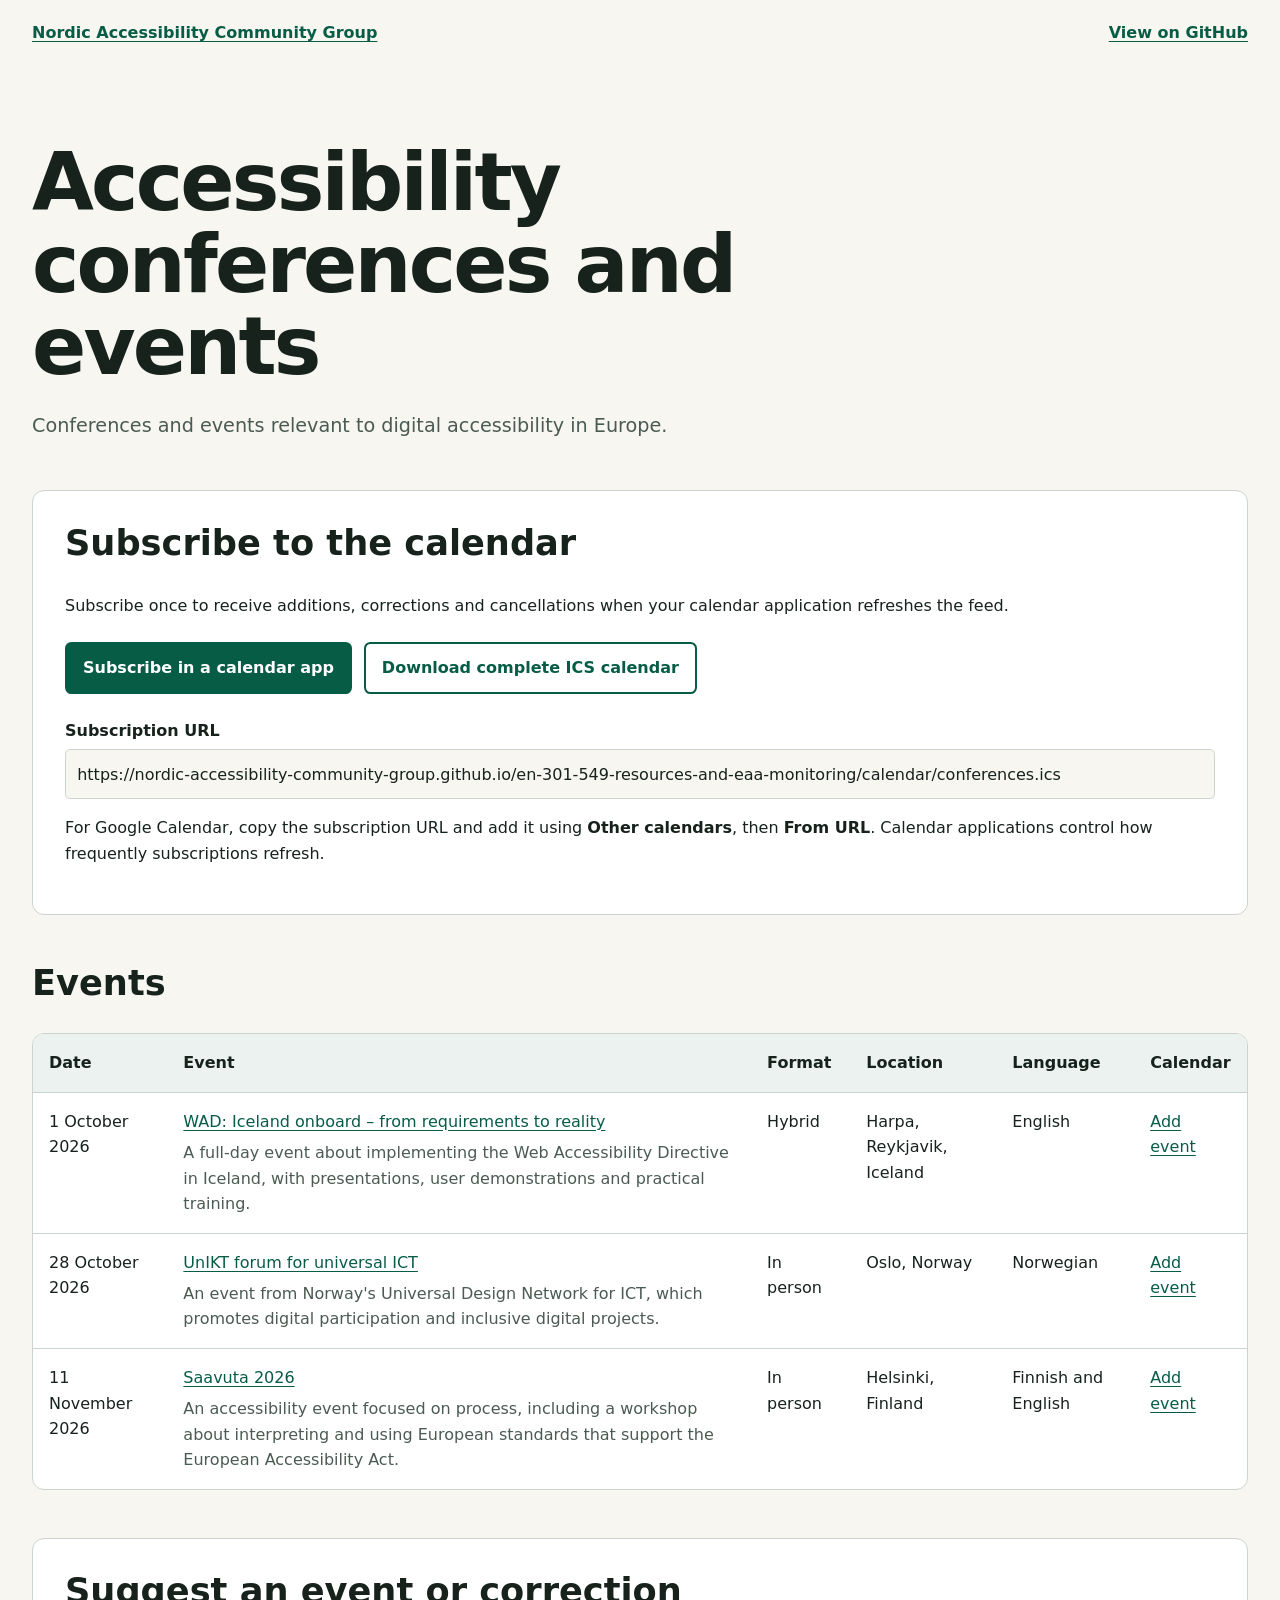
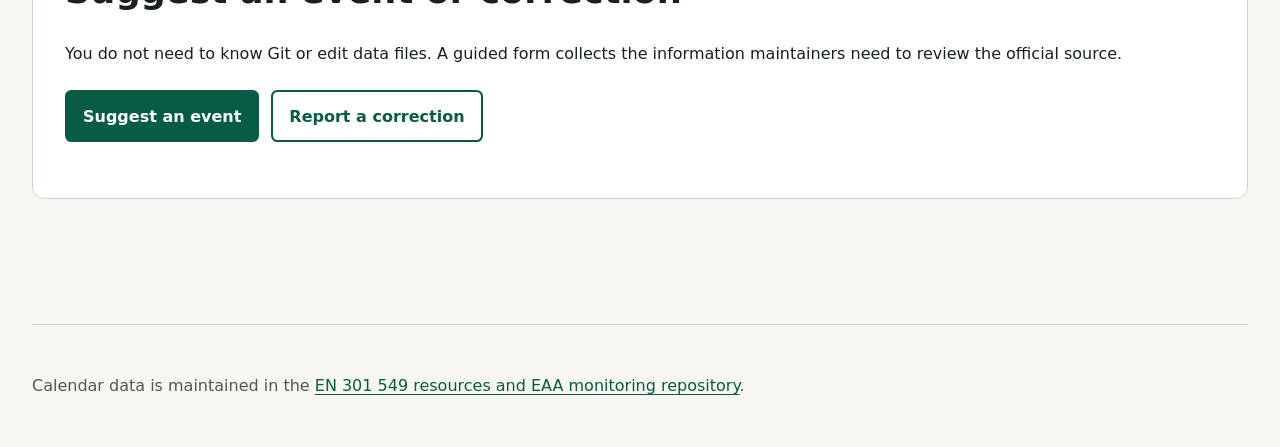
==== calendar/index.html @ 383cbce6 "Add conference calendar proof of concept" ====
<!doctype html>
<html lang="en">
<head>
  <meta charset="utf-8">
  <meta name="viewport" content="width=device-width, initial-scale=1">
  <meta name="description" content="Conferences and events relevant to digital accessibility in Europe.">
  <title>Nordic accessibility conferences and events</title>
  <style>
    :root {
      color-scheme: light dark;
      --background: #f7f6f1;
      --surface: #ffffff;
      --text: #17221d;
      --muted: #4b5b53;
      --accent: #075c46;
      --accent-hover: #043f30;
      --border: #cbd4cf;
      --focus: #ffbf47;
      --radius: 0.75rem;
    }

    * { box-sizing: border-box; }

    body {
      margin: 0;
      background: var(--background);
      color: var(--text);
      font-family: ui-sans-serif, system-ui, -apple-system, BlinkMacSystemFont, "Segoe UI", sans-serif;
      font-size: 1rem;
      line-height: 1.6;
    }

    a { color: var(--accent); text-underline-offset: 0.18em; }
    a:hover { color: var(--accent-hover); }
    a:focus-visible, input:focus-visible { outline: 0.25rem solid var(--focus); outline-offset: 0.2rem; }

    header, main, footer { width: min(76rem, calc(100% - 2rem)); margin-inline: auto; }

    header {
      display: flex;
      justify-content: space-between;
      align-items: center;
      gap: 1rem;
      padding-block: 1.25rem;
    }

    header a { font-weight: 700; }

    main { padding-block: clamp(2rem, 6vw, 5rem); }
    h1 { max-width: 18ch; margin: 0; font-size: clamp(2.4rem, 7vw, 5rem); line-height: 1.02; letter-spacing: -0.035em; }
    h2 { margin-top: 0; font-size: clamp(1.6rem, 4vw, 2.2rem); line-height: 1.15; }
    .intro { max-width: 48rem; margin: 1.5rem 0 3rem; color: var(--muted); font-size: 1.2rem; }

    section { margin-block: 3rem; }
    .panel { padding: clamp(1.25rem, 4vw, 2rem); border: 1px solid var(--border); border-radius: var(--radius); background: var(--surface); }
    .actions { display: flex; flex-wrap: wrap; gap: 0.75rem; margin-block: 1.5rem; }
    .button {
      display: inline-block;
      padding: 0.7rem 1rem;
      border: 2px solid var(--accent);
      border-radius: 0.4rem;
      font-weight: 700;
      text-decoration: none;
    }
    .button.primary { background: var(--accent); color: #ffffff; }
    .button.primary:hover { background: var(--accent-hover); border-color: var(--accent-hover); color: #ffffff; }

    label { display: block; margin-bottom: 0.35rem; font-weight: 700; }
    input {
      width: 100%;
      padding: 0.7rem;
      border: 1px solid var(--border);
      border-radius: 0.3rem;
      background: var(--background);
      color: var(--text);
      font: inherit;
    }

    .table-wrap { overflow-x: auto; border: 1px solid var(--border); border-radius: var(--radius); background: var(--surface); }
    table { width: 100%; border-collapse: collapse; }
    th, td { padding: 1rem; border-bottom: 1px solid var(--border); text-align: left; vertical-align: top; }
    th { background: color-mix(in srgb, var(--surface), var(--accent) 8%); }
    td p { min-width: 18rem; margin: 0.35rem 0 0; color: var(--muted); }
    tr:last-child td { border-bottom: 0; }
    .status { display: inline-block; margin-left: 0.35rem; font-size: 0.9rem; font-weight: 700; }

    footer { padding-block: 2rem; border-top: 1px solid var(--border); color: var(--muted); }

    @media (max-width: 40rem) {
      header { align-items: flex-start; flex-direction: column; }
    }

    @media (prefers-color-scheme: dark) {
      :root {
        --background: #111814;
        --surface: #18231d;
        --text: #f2f6f3;
        --muted: #c2cec7;
        --accent: #7ee0bd;
        --accent-hover: #a3efd3;
        --border: #42564b;
      }
      .button.primary { color: #102019; }
      .button.primary:hover { color: #102019; }
    }
  </style>
</head>
<body>
  <header>
    <a href="https://github.com/Nordic-Accessibility-Community-Group/en-301-549-resources-and-eaa-monitoring">Nordic Accessibility Community Group</a>
    <a href="https://github.com/Nordic-Accessibility-Community-Group/en-301-549-resources-and-eaa-monitoring/blob/main/conferences.md">View on GitHub</a>
  </header>
  <main>
    <h1>Accessibility conferences and events</h1>
    <p class="intro">Conferences and events relevant to digital accessibility in Europe.</p>

    <section class="panel" aria-labelledby="subscribe-heading">
      <h2 id="subscribe-heading">Subscribe to the calendar</h2>
      <p>Subscribe once to receive additions, corrections and cancellations when your calendar application refreshes the feed.</p>
      <div class="actions">
        <a class="button primary" href="webcal://nordic-accessibility-community-group.github.io/en-301-549-resources-and-eaa-monitoring/calendar/conferences.ics">Subscribe in a calendar app</a>
        <a class="button" href="https://nordic-accessibility-community-group.github.io/en-301-549-resources-and-eaa-monitoring/calendar/conferences.ics" download>Download complete ICS calendar</a>
      </div>
      <label for="subscription-url">Subscription URL</label>
      <input id="subscription-url" type="url" readonly value="https://nordic-accessibility-community-group.github.io/en-301-549-resources-and-eaa-monitoring/calendar/conferences.ics" onclick="this.select()">
      <p>For Google Calendar, copy the subscription URL and add it using <strong>Other calendars</strong>, then <strong>From URL</strong>. Calendar applications control how frequently subscriptions refresh.</p>
    </section>

    <section aria-labelledby="events-heading">
      <h2 id="events-heading">Events</h2>
      <div class="table-wrap" tabindex="0" role="region" aria-label="Scrollable conference table">
        <table>
          <thead>
            <tr>
              <th scope="col">Date</th>
              <th scope="col">Event</th>
              <th scope="col">Format</th>
              <th scope="col">Location</th>
              <th scope="col">Language</th>
              <th scope="col">Calendar</th>
            </tr>
          </thead>
          <tbody>
          <tr>
            <td><time datetime="2026-10-01">1 October 2026</time></td>
            <td>
              <a href="https://iaap-nordic.org/en/whats-up/">WAD: Iceland onboard – from requirements to reality</a>
              <p>A full-day event about implementing the Web Accessibility Directive in Iceland, with presentations, user demonstrations and practical training.</p>
            </td>
            <td>Hybrid</td>
            <td>Harpa, Reykjavik, Iceland</td>
            <td>English</td>
            <td><a href="events/wad-iceland-onboard-2026.ics">Add event</a></td>
          </tr>
          <tr>
            <td><time datetime="2026-10-28">28 October 2026</time></td>
            <td>
              <a href="https://iaap-nordic.org/en/whats-up/">UnIKT forum for universal ICT</a>
              <p>An event from Norway&#x27;s Universal Design Network for ICT, which promotes digital participation and inclusive digital projects.</p>
            </td>
            <td>In person</td>
            <td>Oslo, Norway</td>
            <td>Norwegian</td>
            <td><a href="events/unikt-forum-oslo-2026.ics">Add event</a></td>
          </tr>
          <tr>
            <td><time datetime="2026-11-11">11 November 2026</time></td>
            <td>
              <a href="https://iaap-nordic.org/en/whats-up/">Saavuta 2026</a>
              <p>An accessibility event focused on process, including a workshop about interpreting and using European standards that support the European Accessibility Act.</p>
            </td>
            <td>In person</td>
            <td>Helsinki, Finland</td>
            <td>Finnish and English</td>
            <td><a href="events/saavuta-helsinki-2026.ics">Add event</a></td>
          </tr>
          </tbody>
        </table>
      </div>
    </section>

    <section class="panel" aria-labelledby="suggest-heading">
      <h2 id="suggest-heading">Suggest an event or correction</h2>
      <p>You do not need to know Git or edit data files. A guided form collects the information maintainers need to review the official source.</p>
      <div class="actions">
        <a class="button primary" href="https://github.com/Nordic-Accessibility-Community-Group/en-301-549-resources-and-eaa-monitoring/issues/new?template=conference-addition.yml">Suggest an event</a>
        <a class="button" href="https://github.com/Nordic-Accessibility-Community-Group/en-301-549-resources-and-eaa-monitoring/issues/new?template=conference-correction.yml">Report a correction</a>
      </div>
    </section>
  </main>
  <footer>
    <p>Calendar data is maintained in the <a href="https://github.com/Nordic-Accessibility-Community-Group/en-301-549-resources-and-eaa-monitoring">EN 301 549 resources and EAA monitoring repository</a>.</p>
  </footer>
</body>
</html>
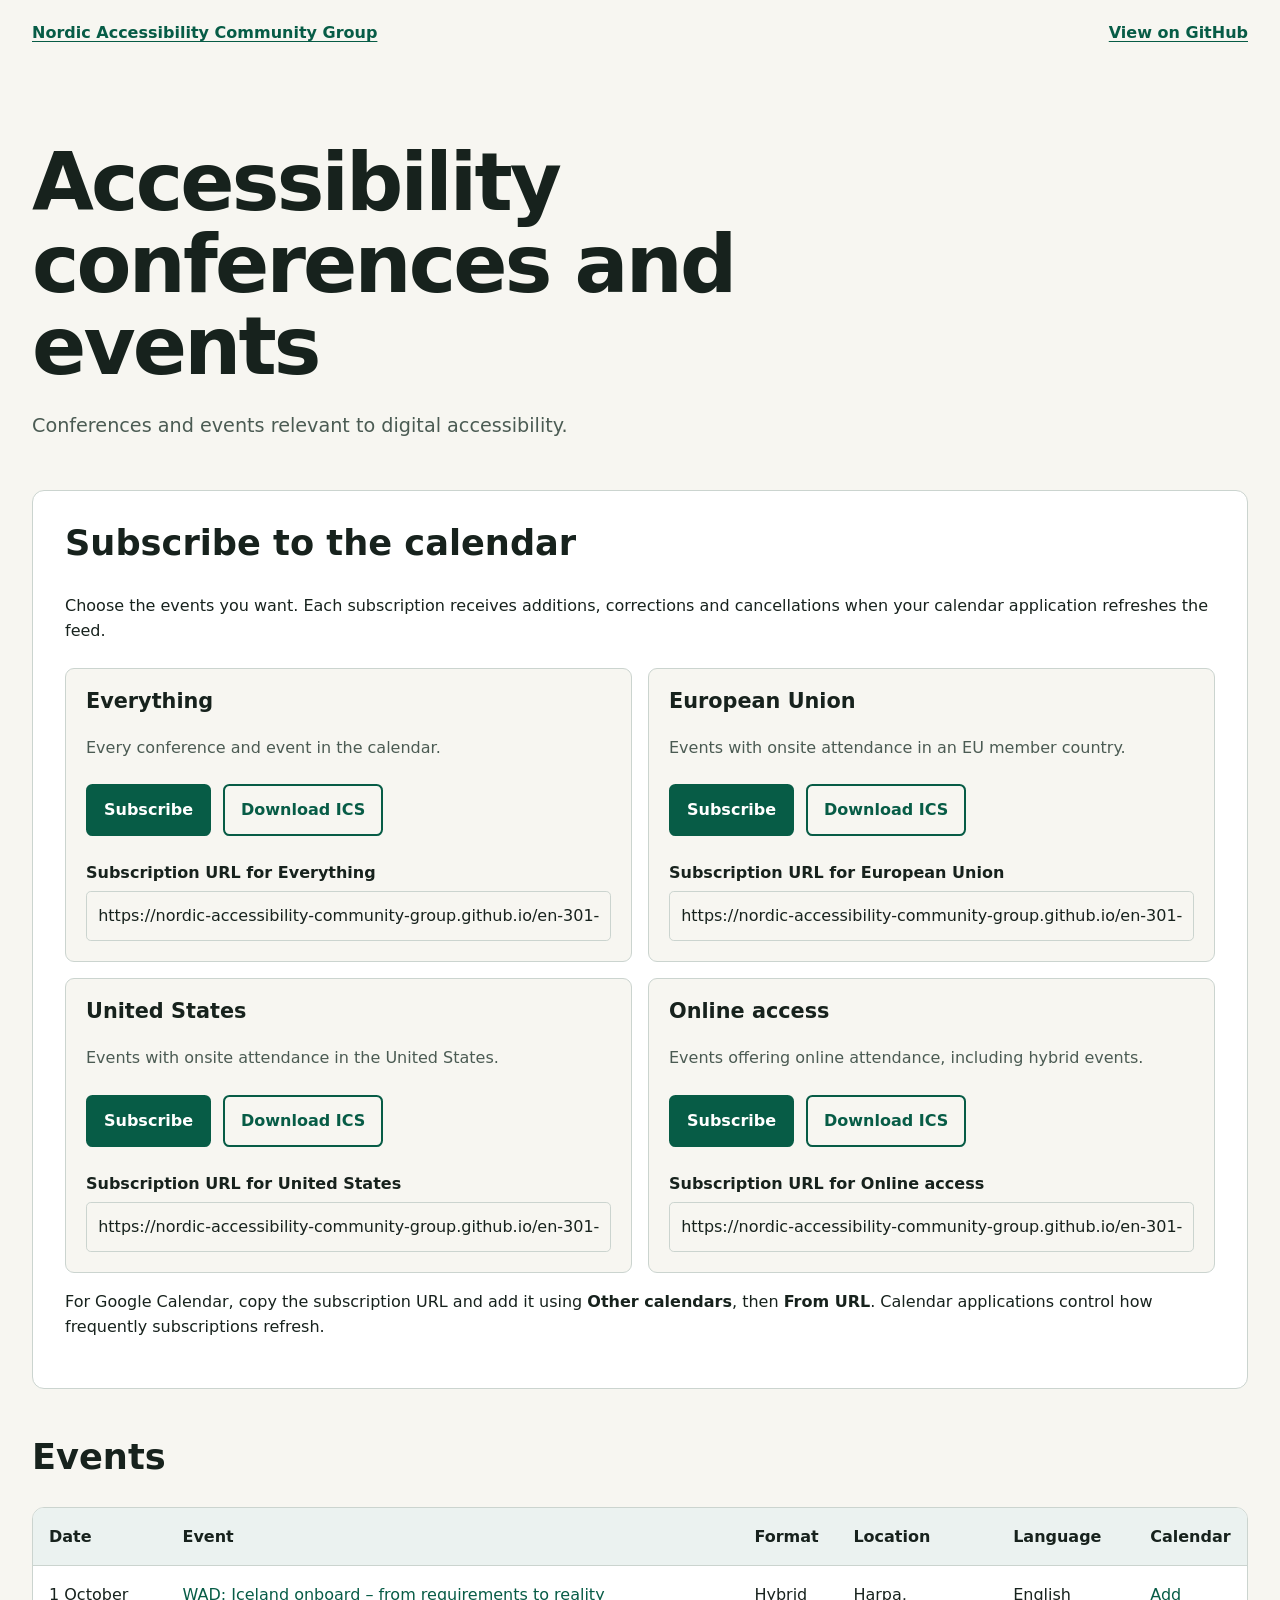
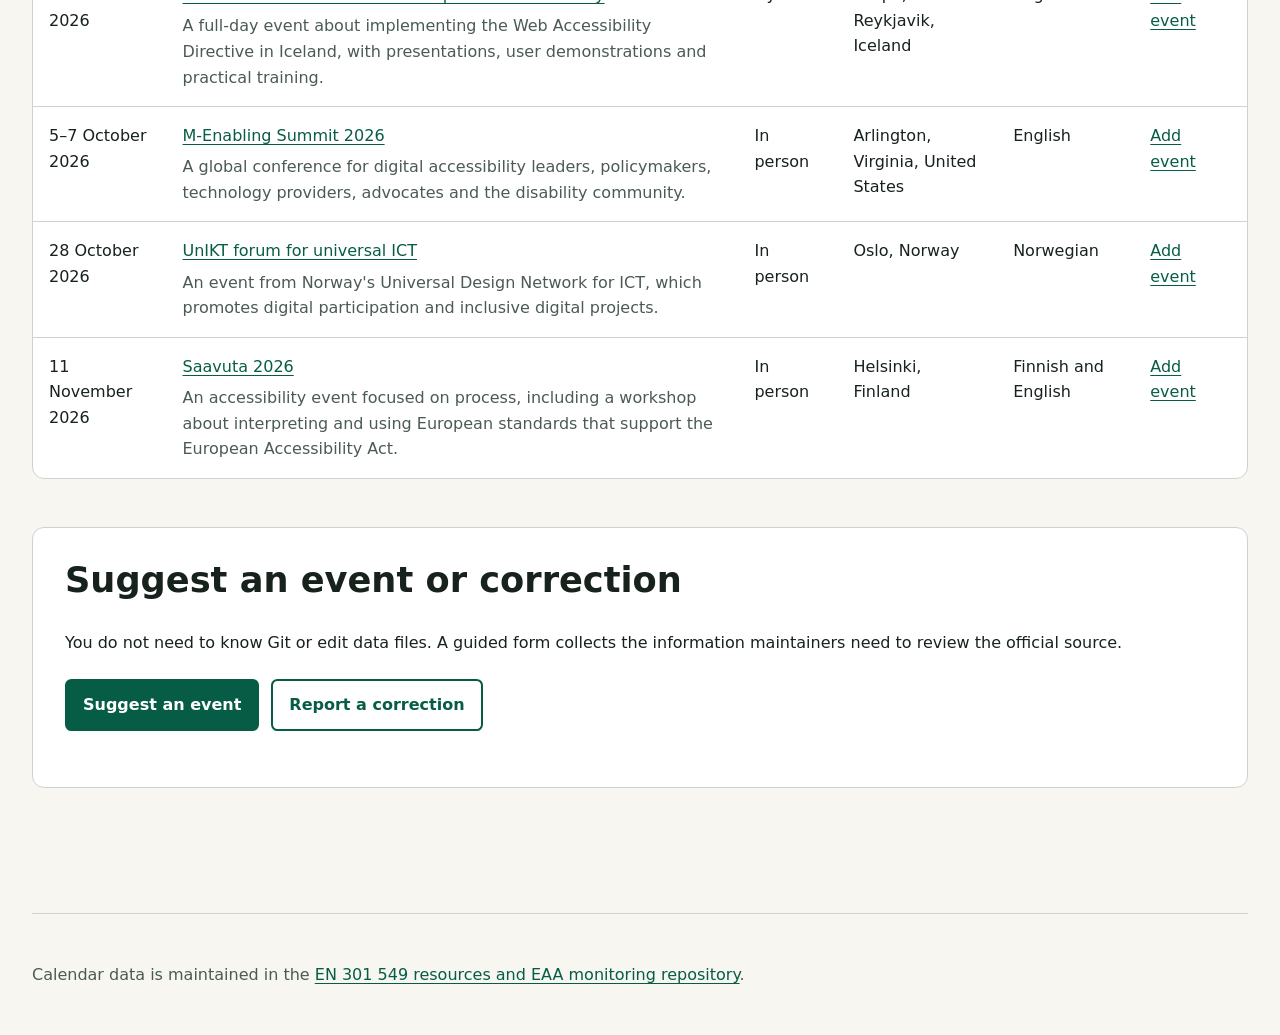
==== commit 76aeb32d: "Add filtered conference subscriptions" ====
--- a/calendar/index.html
+++ b/calendar/index.html
@@ -3,7 +3,7 @@
 <head>
   <meta charset="utf-8">
   <meta name="viewport" content="width=device-width, initial-scale=1">
-  <meta name="description" content="Conferences and events relevant to digital accessibility in Europe.">
+  <meta name="description" content="Conferences and events relevant to digital accessibility.">
   <title>Nordic accessibility conferences and events</title>
   <style>
     :root {
@@ -49,10 +49,14 @@
     main { padding-block: clamp(2rem, 6vw, 5rem); }
     h1 { max-width: 18ch; margin: 0; font-size: clamp(2.4rem, 7vw, 5rem); line-height: 1.02; letter-spacing: -0.035em; }
     h2 { margin-top: 0; font-size: clamp(1.6rem, 4vw, 2.2rem); line-height: 1.15; }
+    h3 { margin-top: 0; font-size: 1.3rem; line-height: 1.2; }
     .intro { max-width: 48rem; margin: 1.5rem 0 3rem; color: var(--muted); font-size: 1.2rem; }
 
     section { margin-block: 3rem; }
     .panel { padding: clamp(1.25rem, 4vw, 2rem); border: 1px solid var(--border); border-radius: var(--radius); background: var(--surface); }
+    .subscription-grid { display: grid; grid-template-columns: repeat(auto-fit, minmax(min(100%, 24rem), 1fr)); gap: 1rem; margin-top: 1.5rem; }
+    .subscription-card { padding: 1.25rem; border: 1px solid var(--border); border-radius: calc(var(--radius) * 0.75); background: var(--background); }
+    .subscription-card > p { color: var(--muted); }
     .actions { display: flex; flex-wrap: wrap; gap: 0.75rem; margin-block: 1.5rem; }
     .button {
       display: inline-block;
@@ -112,17 +116,53 @@
   </header>
   <main>
     <h1>Accessibility conferences and events</h1>
-    <p class="intro">Conferences and events relevant to digital accessibility in Europe.</p>
+    <p class="intro">Conferences and events relevant to digital accessibility.</p>
 
     <section class="panel" aria-labelledby="subscribe-heading">
       <h2 id="subscribe-heading">Subscribe to the calendar</h2>
-      <p>Subscribe once to receive additions, corrections and cancellations when your calendar application refreshes the feed.</p>
-      <div class="actions">
-        <a class="button primary" href="webcal://nordic-accessibility-community-group.github.io/en-301-549-resources-and-eaa-monitoring/calendar/conferences.ics">Subscribe in a calendar app</a>
-        <a class="button" href="https://nordic-accessibility-community-group.github.io/en-301-549-resources-and-eaa-monitoring/calendar/conferences.ics" download>Download complete ICS calendar</a>
+      <p>Choose the events you want. Each subscription receives additions, corrections and cancellations when your calendar application refreshes the feed.</p>
+      <div class="subscription-grid">
+        <article class="subscription-card">
+          <h3>Everything</h3>
+          <p>Every conference and event in the calendar.</p>
+          <div class="actions">
+            <a class="button primary" href="webcal://nordic-accessibility-community-group.github.io/en-301-549-resources-and-eaa-monitoring/calendar/conferences.ics">Subscribe</a>
+            <a class="button" href="https://nordic-accessibility-community-group.github.io/en-301-549-resources-and-eaa-monitoring/calendar/conferences.ics" download>Download ICS</a>
+          </div>
+          <label for="all-subscription-url">Subscription URL for Everything</label>
+          <input id="all-subscription-url" type="url" readonly value="https://nordic-accessibility-community-group.github.io/en-301-549-resources-and-eaa-monitoring/calendar/conferences.ics" onclick="this.select()">
+        </article>
+        <article class="subscription-card">
+          <h3>European Union</h3>
+          <p>Events with onsite attendance in an EU member country.</p>
+          <div class="actions">
+            <a class="button primary" href="webcal://nordic-accessibility-community-group.github.io/en-301-549-resources-and-eaa-monitoring/calendar/eu.ics">Subscribe</a>
+            <a class="button" href="https://nordic-accessibility-community-group.github.io/en-301-549-resources-and-eaa-monitoring/calendar/eu.ics" download>Download ICS</a>
+          </div>
+          <label for="eu-subscription-url">Subscription URL for European Union</label>
+          <input id="eu-subscription-url" type="url" readonly value="https://nordic-accessibility-community-group.github.io/en-301-549-resources-and-eaa-monitoring/calendar/eu.ics" onclick="this.select()">
+        </article>
+        <article class="subscription-card">
+          <h3>United States</h3>
+          <p>Events with onsite attendance in the United States.</p>
+          <div class="actions">
+            <a class="button primary" href="webcal://nordic-accessibility-community-group.github.io/en-301-549-resources-and-eaa-monitoring/calendar/us.ics">Subscribe</a>
+            <a class="button" href="https://nordic-accessibility-community-group.github.io/en-301-549-resources-and-eaa-monitoring/calendar/us.ics" download>Download ICS</a>
+          </div>
+          <label for="us-subscription-url">Subscription URL for United States</label>
+          <input id="us-subscription-url" type="url" readonly value="https://nordic-accessibility-community-group.github.io/en-301-549-resources-and-eaa-monitoring/calendar/us.ics" onclick="this.select()">
+        </article>
+        <article class="subscription-card">
+          <h3>Online access</h3>
+          <p>Events offering online attendance, including hybrid events.</p>
+          <div class="actions">
+            <a class="button primary" href="webcal://nordic-accessibility-community-group.github.io/en-301-549-resources-and-eaa-monitoring/calendar/online.ics">Subscribe</a>
+            <a class="button" href="https://nordic-accessibility-community-group.github.io/en-301-549-resources-and-eaa-monitoring/calendar/online.ics" download>Download ICS</a>
+          </div>
+          <label for="online-subscription-url">Subscription URL for Online access</label>
+          <input id="online-subscription-url" type="url" readonly value="https://nordic-accessibility-community-group.github.io/en-301-549-resources-and-eaa-monitoring/calendar/online.ics" onclick="this.select()">
+        </article>
       </div>
-      <label for="subscription-url">Subscription URL</label>
-      <input id="subscription-url" type="url" readonly value="https://nordic-accessibility-community-group.github.io/en-301-549-resources-and-eaa-monitoring/calendar/conferences.ics" onclick="this.select()">
       <p>For Google Calendar, copy the subscription URL and add it using <strong>Other calendars</strong>, then <strong>From URL</strong>. Calendar applications control how frequently subscriptions refresh.</p>
     </section>
 
@@ -153,6 +193,17 @@
             <td><a href="events/wad-iceland-onboard-2026.ics">Add event</a></td>
           </tr>
           <tr>
+            <td><time datetime="2026-10-05">5–7 October 2026</time></td>
+            <td>
+              <a href="https://g3ict.org/what-we-do/m-enabling-summit">M-Enabling Summit 2026</a>
+              <p>A global conference for digital accessibility leaders, policymakers, technology providers, advocates and the disability community.</p>
+            </td>
+            <td>In person</td>
+            <td>Arlington, Virginia, United States</td>
+            <td>English</td>
+            <td><a href="events/m-enabling-summit-2026.ics">Add event</a></td>
+          </tr>
+          <tr>
             <td><time datetime="2026-10-28">28 October 2026</time></td>
             <td>
               <a href="https://iaap-nordic.org/en/whats-up/">UnIKT forum for universal ICT</a>
